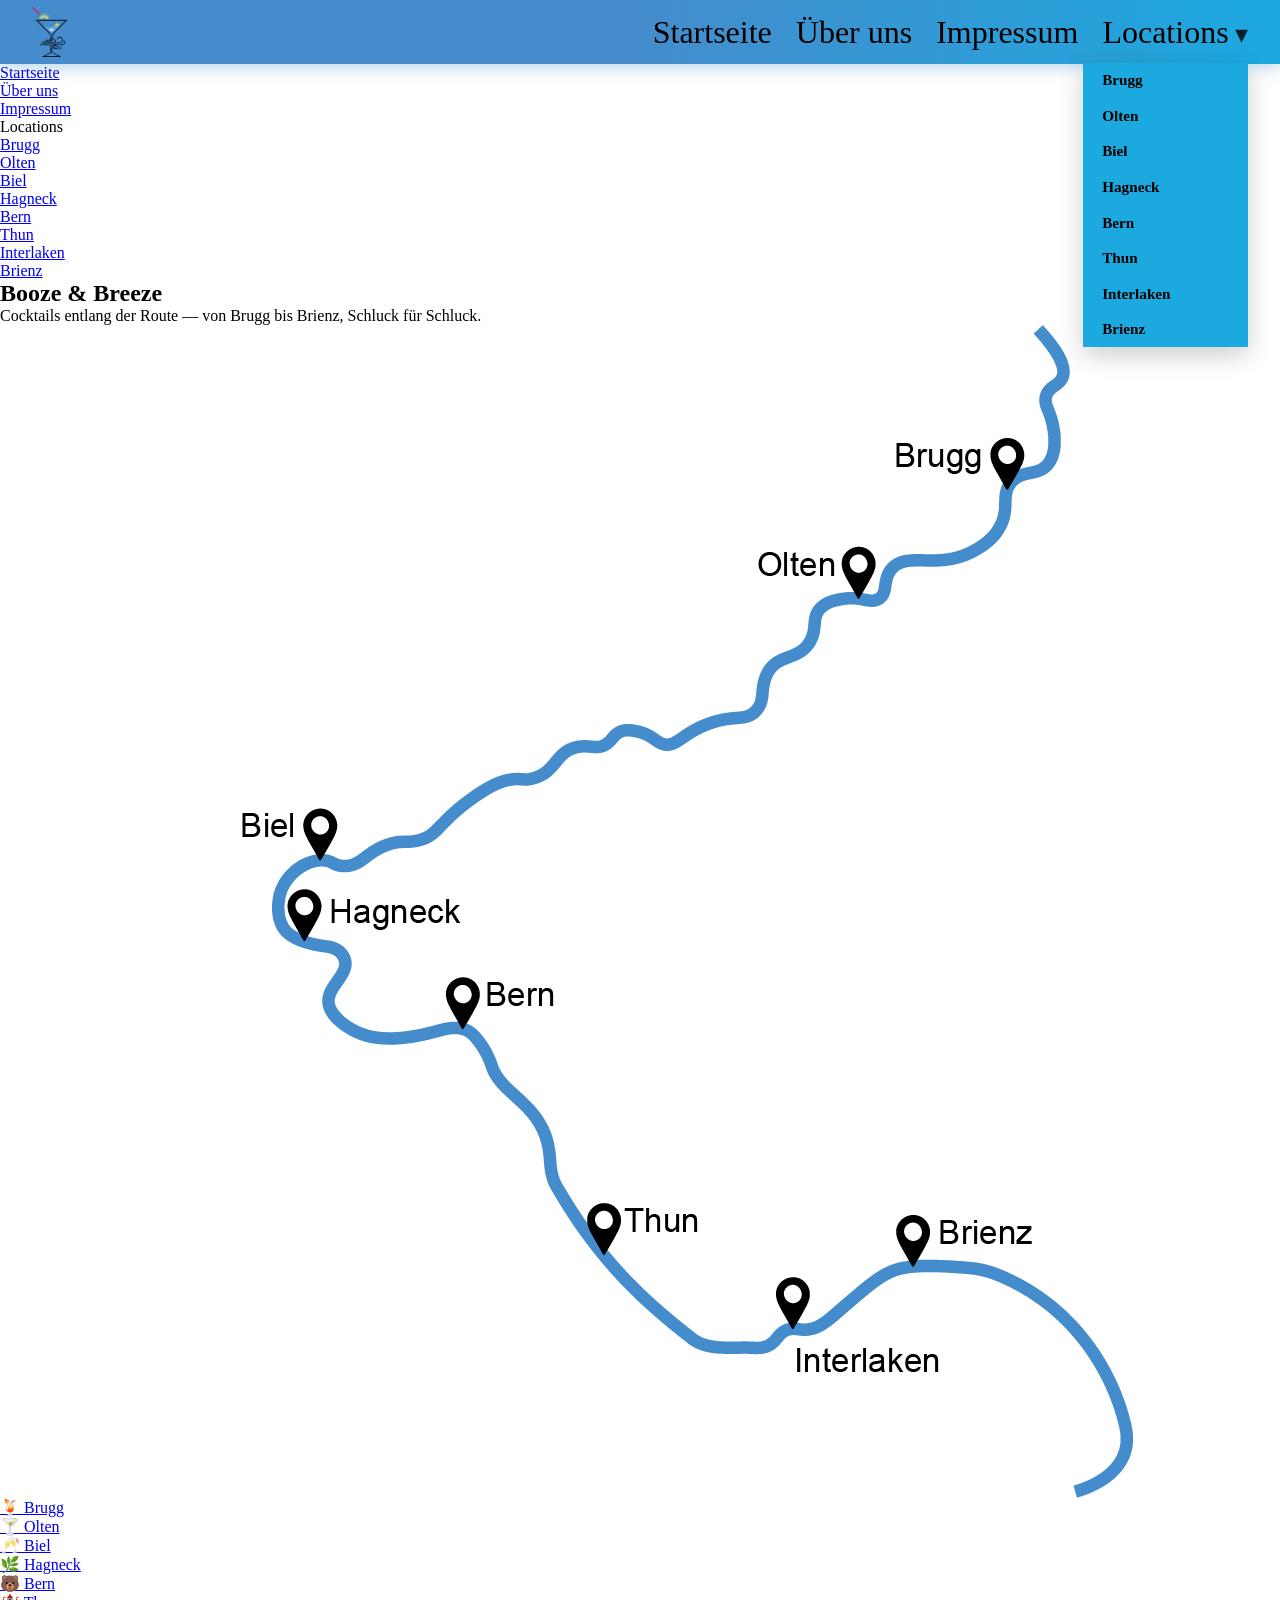
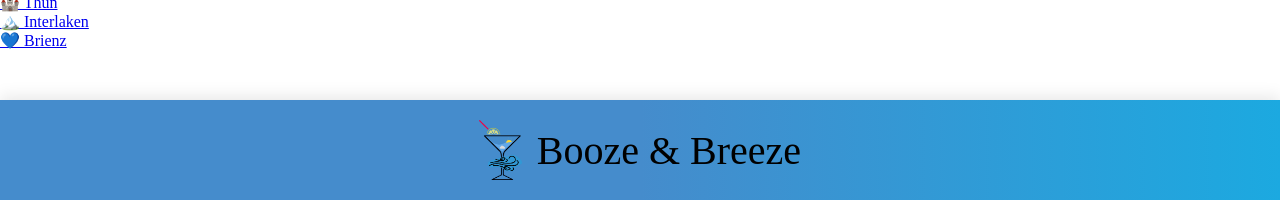
==== index.html @ 758dc28d "CSS CSS Diverses" ====
<!DOCTYPE html>
<html lang="de">
<head>
  <meta charset="UTF-8" />
  <meta name="viewport" content="width=device-width, initial-scale=1.0" />
  <title>Booze & Breeze</title>
  <link rel="stylesheet" href="css/style.css" />
</head>
<body>

  <!-- HEADER -->
  <header class="site-header">
    <a href="index.html">
      <img src="img/Logo/Breeze & Booze@300x-8.png" alt="Breeze & Boose">
    </a>

    <nav aria-label="Hauptnavigation">
      <ul class="site-nav">
        <li><a href="index.html">Startseite</a></li>
        <li><a href="ueber-uns.html">Über uns</a></li>
        <li><a href="impressum.html">Impressum</a></li>
        <li class="nav-dropdown">
          <a href="#locations" tabindex="0">Locations</a>
          <ul class="dropdown-menu">
            <li><a href="brugg.html">Brugg</a></li>
            <li><a href="olten.html">Olten</a></li>
            <li><a href="biel.html">Biel</a></li>
            <li><a href="hagneck.html">Hagneck</a></li>
            <li><a href="bern.html">Bern</a></li>
            <li><a href="thun.html">Thun</a></li>
            <li><a href="interlaken.html">Interlaken</a></li>
            <li><a href="brienz.html">Brienz</a></li>
          </ul>
        </li>
      </ul>
    </nav>

    <button class="burger" id="burger" aria-label="Menü öffnen" aria-expanded="false">
      <span></span><span></span><span></span>
    </button>
  </header>

  <!-- MOBILE NAV -->
  <ul class="mobile-nav" id="mobile-nav" aria-label="Mobile Navigation">
    <li><a href="index.html">Startseite</a></li>
    <li><a href="ueber-uns.html">Über uns</a></li>
    <li><a href="impressum.html">Impressum</a></li>
    <li class="mobile-section-label">Locations</li>
    <li><a href="brugg.html">Brugg</a></li>
    <li><a href="olten.html">Olten</a></li>
    <li><a href="biel.html">Biel</a></li>
    <li><a href="hagneck.html">Hagneck</a></li>
    <li><a href="bern.html">Bern</a></li>
    <li><a href="thun.html">Thun</a></li>
    <li><a href="interlaken.html">Interlaken</a></li>
    <li><a href="brienz.html">Brienz</a></li>
  </ul>

  <!-- MAIN -->
  <main>
    <section class="hero">
      <h1>Booze &amp; Breeze</h1>
      <p>Cocktails entlang der Route — von Brugg bis Brienz, Schluck für Schluck.</p>
    </section>

    <section class="route-section" id="locations">

      <!-- DESKTOP: -->
 

      <div class="image-map">
        <img src="img/Logo/Aare.png" alt="Aare">
</div>
 


      <!-- MOBILE: Timeline -->
      <div class="route-mobile" aria-label="Locations als Liste">
        <ul class="timeline">
          <li><a href="brugg.html"><span class="timeline-drink">🍹</span> Brugg</a></li>
          <li><a href="olten.html"><span class="timeline-drink">🍸</span> Olten</a></li>
          <li><a href="biel.html"><span class="timeline-drink">🥂</span> Biel</a></li>
          <li><a href="hagneck.html"><span class="timeline-drink">🌿</span> Hagneck</a></li>
          <li><a href="bern.html"><span class="timeline-drink">🐻</span> Bern</a></li>
          <li><a href="thun.html"><span class="timeline-drink">🏰</span> Thun</a></li>
          <li><a href="interlaken.html"><span class="timeline-drink">🏔️</span> Interlaken</a></li>
          <li><a href="brienz.html"><span class="timeline-drink">💙</span> Brienz</a></li>
        </ul>
      </div>

    </section>
  </main>

  <!-- FOOTER -->
<footer class="site-footer">
  <div class="footer-blue-bar">
    <div class="footer-logo-container">
      <img src="img/Logo/Breeze & Boose Footer.png" alt="Booze & Breeze Logo" class="footer-logo-img">
      <span class="footer-brand-text">Booze & Breeze</span>
    </div>
  </div>
</footer>

  <script src="assets/js/main.js"></script>
  <script src="assets/js/home-route.js"></script>
</body>
</html>
---- css/style.css ----
@import "fonts.css";

* {
    margin: 0;
    padding: 0;
    box-sizing: border-box;
}

html {
    scroll-behavior: smooth;
}
body {
    -webkit-font-smoothing: antialiased;
    -moz-osx-font-smoothing: grayscale;
}

:root {
  --color-background: #ffffff;
  --color-header-left: #458CCC;
  --color-header-right: #1ca9e0;
  --color-text: #000000;
  --color-hover: #40E8FE;
  --color-background-drinks: #d9d9d9;
  --color-overlay-top: rgba(0, 0, 0, 0.1);
  --color-overlay-bottom: rgba(0, 0, 0, 0.85);

  --font-main:'Just Another Hand';
  --font-impressum: 'Arial';

  --font-size-header: 2rem;
  --font-size-footer: ;
  --font-size-main: ;

  --font-weight-main: 250;

}




body {
  font-family: var(--font-main);
  background: linear-gradient(160deg, #ffffff 0%, #ffffff 40%, #ffffff 100%);
  background-attachment: fixed;
  color: var(--color-text);
  min-height: 100vh;
  display: flex;
  flex-direction: column;
}
img {
  max-width: 100%;
  display: block;
  margin-left: auto;
  margin-right: auto;
}



/* ──────────────────────────────
   HEADER
────────────────────────────── */
.site-header {
  background: linear-gradient(90deg, #458CCC 0%, #458CCC 50%, #1CA9E0 100%);
  color: var(--color-white);
  padding: 0 2rem;
  height: 64px;
  display: flex;
  align-items: center;
  justify-content: space-between;
  position: sticky;
  top: 0;
  z-index: 100;
  box-shadow: 0 3px 16px rgba(45, 127, 193, 0.35);
}


.site-header .logo 

.site-header a img,
.site-header img {
  height: 50px; 
  width: auto;
  display: block;
  object-fit: contain;
}

/* Desktop nav */
.site-nav {
  display: flex;
  align-items: center;
  gap: 1.5rem;
  list-style: none;

}

.site-nav > li > a {
  font-family: var(--font-main);
  font-size: var(--font-size-header);
  font-weight: var(--font-weight-main);
  color: var(--color-white);
  white-space: nowrap;
  padding: 0.3rem 0;
  border-bottom: 2px solid transparent;
  transition: color var(--transition-in), border-color var(--transition-in);

  text-decoration: none;
  border-bottom: none;

  transition: color var(--transition-in), border-color var(--transition-in);
}

.site-nav > li > a:hover {
  color: var(--color-hover);
  border-bottom-color: var(--color-hover);
}


.nav-dropdown {
  position: relative;
}

.nav-dropdown > a::after {
  content: ' ▾';
  font-size: 0.8em;
  opacity: 0.8;
}



.dropdown-menu {
  position: absolute;
  top: calc(100% + 12px);
  right: 0;
  background:var(--color-header-right);
  border-radius: var(--radius);
  min-width: 165px;
  list-style: none;
  box-shadow: 0 8px 24px rgba(0,0,0,0.2);
  overflow: hidden;

}

.dropdown-menu li a {
  display: block;
  padding: 0.55rem 1.2rem;
  font-size: 0.95rem;
  font-weight: 600;
  color: var(--color-white);
  transition: background var(--transition-in), color var(--transition-in);

  text-decoration: none;
}

.dropdown-menu li a:hover {
  color: var(--color-hover);
}



/* Burger button */
.burger {
  display: none;
  flex-direction: column;
  justify-content: center;
  gap: 5px;
  cursor: pointer;
  background: none;
  border: none;
  padding: 6px;
  border-radius: 6px;
  transition: background var(--transition-out);
}

.burger:hover {
  background: rgba(255,255,255,0.15);
  transition: background var(--transition-in);
}


/* Footer */
.site-footer {
  width: 100%;
  margin-top: auto; /* Schiebt den Footer immer nach unten */
  padding-top: 50px; /* Abstand zur Route/Karte oben */
}

.footer-blue-bar {
  /* Verlauf analog zum Header für ein konsistentes Design */
  background: linear-gradient(90deg, #458CCC 0%, #458CCC 50%, #1CA9E0 100%);
  height: 100px; /* Höhe des blauen Balkens */
  display: flex;
  align-items: center;
  justify-content: center;
  box-shadow: 0 -3px 16px rgba(0, 0, 0, 0.1);
}

.footer-logo-container {
  display: flex;
  align-items: center;
  gap: 15px;
}

.footer-logo-img {
  height: 60px; /* Größe des Logos im Footer */
  width: auto;
  /* Falls das Logo dunkel ist und man es auf blau weiß machen will: 
     filter: brightness(0) invert(1); */
}

.footer-brand-text {
  font-family: var(--font-main);
  font-size: 2.5rem;
  color: #000; /* Schwarz laut Screenshot, oder white für Kontrast */
}
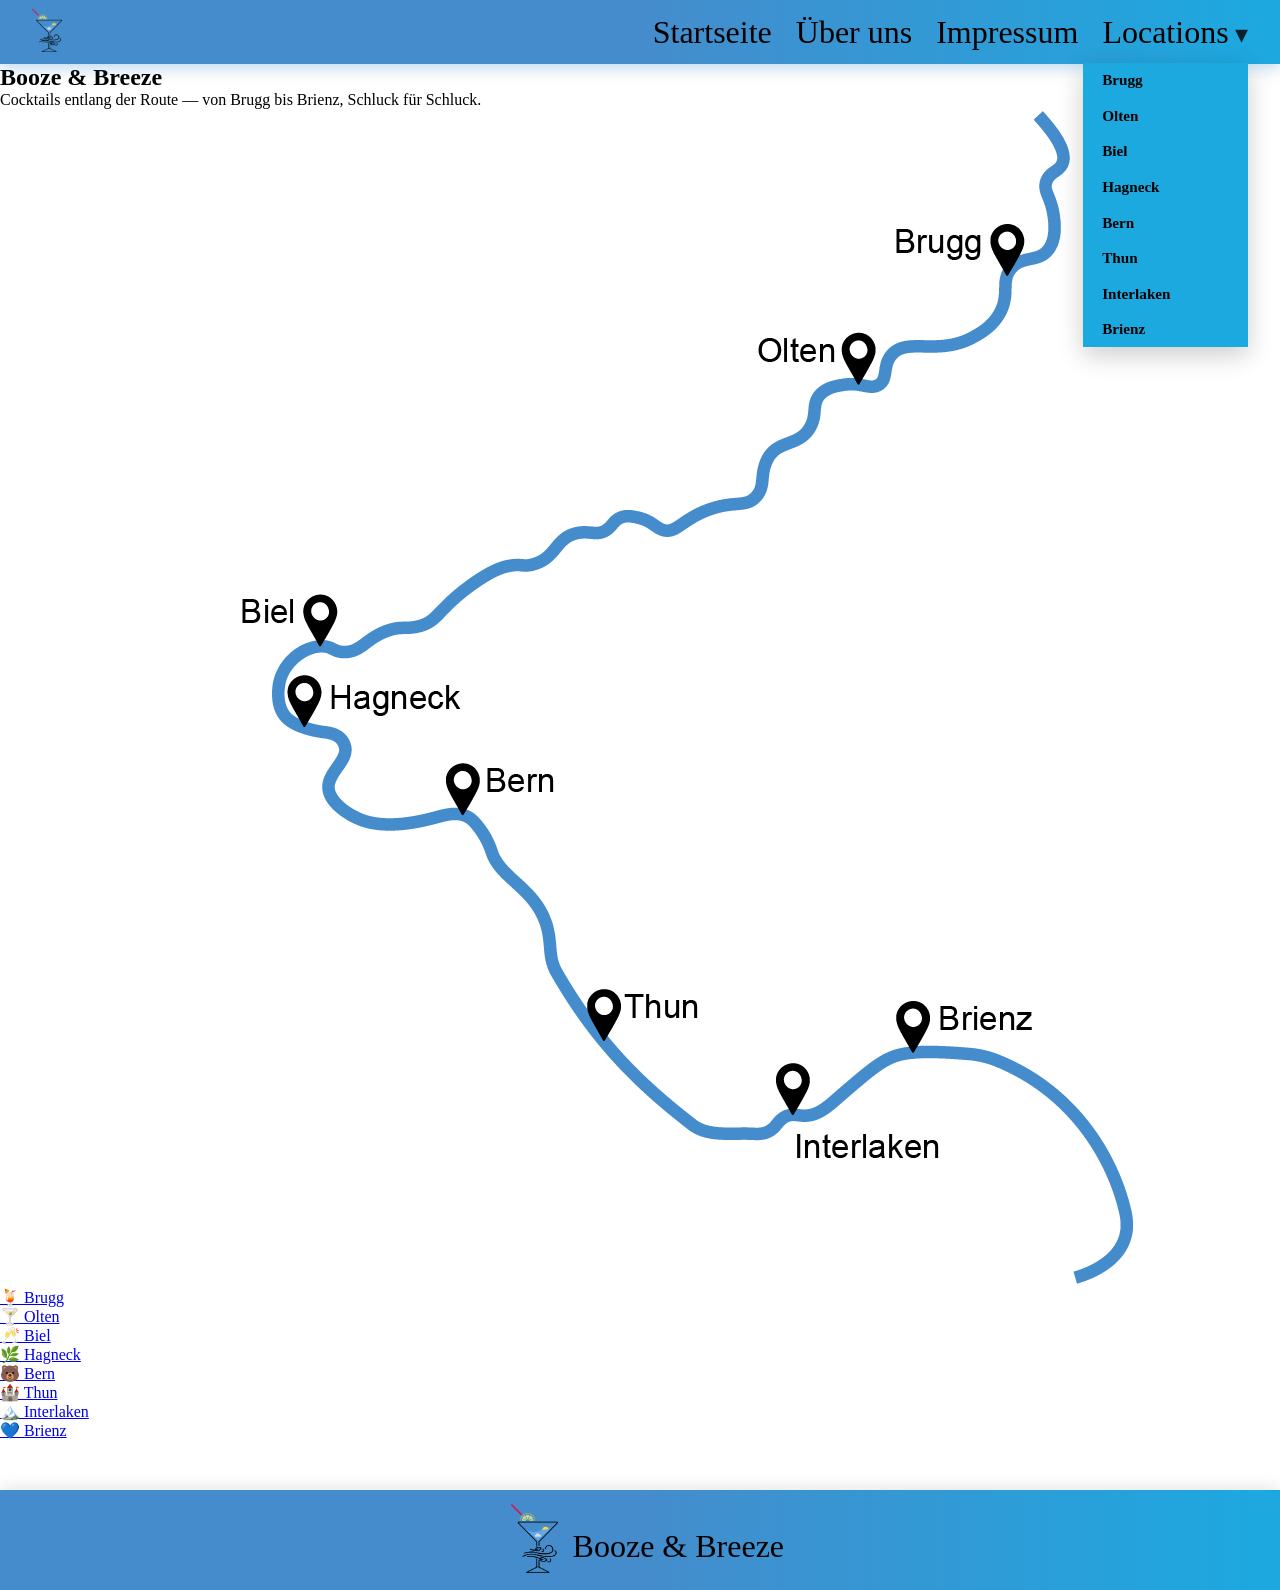
==== commit 7f80b586: "Footer & Header Footer & Header" ====
--- a/index.html
+++ b/index.html
@@ -3,7 +3,9 @@
 <head>
   <meta charset="UTF-8" />
   <meta name="viewport" content="width=device-width, initial-scale=1.0" />
-  <title>Booze & Breeze</title>
+  <title>Booze & Breeze</title>  
+  <link rel="icon" type="image/png" href="img/Logo/Beeze & Brooze.png">
+  
   <link rel="stylesheet" href="css/style.css" />
 </head>
 <body>
@@ -11,7 +13,7 @@
   <!-- HEADER -->
   <header class="site-header">
     <a href="index.html">
-      <img src="img/Logo/Breeze & Booze@300x-8.png" alt="Breeze & Boose">
+      <img src="img/Logo/Beeze & Brooze.png" alt="Breeze & Boose">
     </a>
 
     <nav aria-label="Hauptnavigation">
@@ -95,7 +97,8 @@
 <footer class="site-footer">
   <div class="footer-blue-bar">
     <div class="footer-logo-container">
-      <img src="img/Logo/Breeze & Boose Footer.png" alt="Booze & Breeze Logo" class="footer-logo-img">
+      <a href=""></a>
+      <img src="img/Logo/Beeze & Brooze.png" alt="Booze & Breeze Logo" class="footer-logo-img">
       <span class="footer-brand-text">Booze & Breeze</span>
     </div>
   </div>
@@ -104,4 +107,5 @@
   <script src="assets/js/main.js"></script>
   <script src="assets/js/home-route.js"></script>
 </body>
-</html>+</html>
+
--- a/css/style.css
+++ b/css/style.css
@@ -28,7 +28,7 @@
   --font-impressum: 'Arial';
 
   --font-size-header: 2rem;
-  --font-size-footer: ;
+  --font-size-footer: 2rem;
   --font-size-main: ;
 
   --font-weight-main: 250;
@@ -52,6 +52,8 @@
   display: block;
   margin-left: auto;
   margin-right: auto;
+  padding-top: 0.1rem;
+  padding-bottom: 0.3rem;
 }
 
 
@@ -174,14 +176,66 @@
 .burger:hover {
   background: rgba(255,255,255,0.15);
   transition: background var(--transition-in);
-}
+
+
+
+
+}
+
+
+
+/* Mobile nav */
+.mobile-nav {
+  display: none;
+  position: absolute;
+  top: 64px;
+  left: 0;
+  right: 0;
+  background: linear-gradient(160deg, #2d7fc1, #458CCC);
+  list-style: none;
+  flex-direction: column;
+  padding: 0.8rem 2rem 1.2rem;
+  gap: 0;
+  z-index: 99;
+}
+
+
+
+
+.mobile-nav.open {
+  display: flex;
+}
+
+.mobile-nav li a {
+  display: block;
+  padding: 0.65rem 0;
+  font-size: 1.05rem;
+  font-weight: 600;
+  color: var ()
+}
+
+.mobile-nav li a:hover {
+  color: var(--color-hover);
+  padding-left: 0.5rem;
+  transition: color var(--transition-in), padding-left var(--transition-in);
+}
+	
+
+
+
+
+
+
+
+
+
 
 
 /* Footer */
 .site-footer {
   width: 100%;
-  margin-top: auto; /* Schiebt den Footer immer nach unten */
-  padding-top: 50px; /* Abstand zur Route/Karte oben */
+  margin-top: auto; 
+  padding-top: 50px; 
 }
 
 .footer-blue-bar {
@@ -201,15 +255,23 @@
 }
 
 .footer-logo-img {
-  height: 60px; /* Größe des Logos im Footer */
+  height: 75px; /* Größe des Logos im Footer */
   width: auto;
-  /* Falls das Logo dunkel ist und man es auf blau weiß machen will: 
-     filter: brightness(0) invert(1); */
+  
 }
 
 .footer-brand-text {
   font-family: var(--font-main);
-  font-size: 2.5rem;
-  color: #000; /* Schwarz laut Screenshot, oder white für Kontrast */
-}
-
+  font-size: var(--font-size-footer);
+  font-weight: var(--font-weight-main);
+  color: var(--color-text);
+  padding-top: 0.75rem; 
+}
+
+
+
+
+
+
+
+
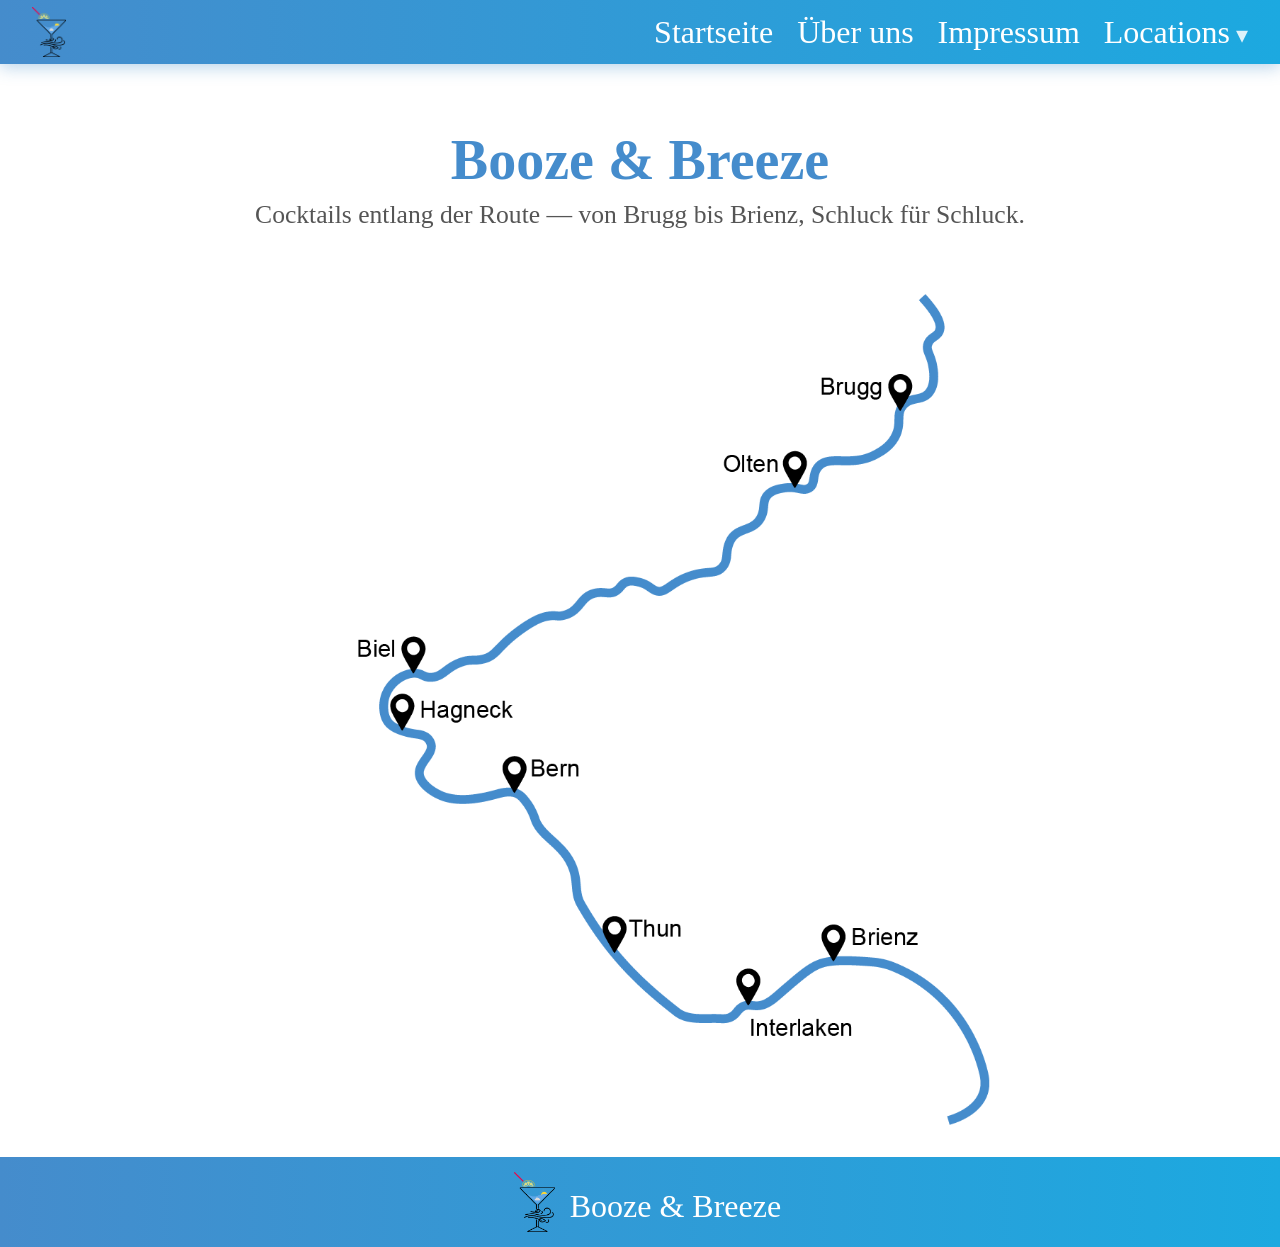
==== commit 1d5ceeb8: "Reohenfolge der Listen geändert" ====
--- a/index.html
+++ b/index.html
@@ -24,14 +24,14 @@
         <li class="nav-dropdown">
           <a href="#locations" tabindex="0">Locations</a>
           <ul class="dropdown-menu">
+            <li><a href="brienz.html">Brienz</a></li>
+            <li><a href="interlaken.html">Interlaken</a></li>
+            <li><a href="thun.html">Thun</a></li>
+            <li><a href="bern.html">Bern</a></li>
+            <li><a href="hagneck.html">Hagneck</a></li>
+            <li><a href="biel.html">Biel</a></li>
+            <li><a href="olten.html">Olten</a></li> 
             <li><a href="brugg.html">Brugg</a></li>
-            <li><a href="olten.html">Olten</a></li>
-            <li><a href="biel.html">Biel</a></li>
-            <li><a href="hagneck.html">Hagneck</a></li>
-            <li><a href="bern.html">Bern</a></li>
-            <li><a href="thun.html">Thun</a></li>
-            <li><a href="interlaken.html">Interlaken</a></li>
-            <li><a href="brienz.html">Brienz</a></li>
           </ul>
         </li>
       </ul>
@@ -48,14 +48,14 @@
     <li><a href="ueber-uns.html">Über uns</a></li>
     <li><a href="impressum.html">Impressum</a></li>
     <li class="mobile-section-label">Locations</li>
-    <li><a href="brugg.html">Brugg</a></li>
-    <li><a href="olten.html">Olten</a></li>
-    <li><a href="biel.html">Biel</a></li>
-    <li><a href="hagneck.html">Hagneck</a></li>
-    <li><a href="bern.html">Bern</a></li>
-    <li><a href="thun.html">Thun</a></li>
-    <li><a href="interlaken.html">Interlaken</a></li>
-    <li><a href="brienz.html">Brienz</a></li>
+   <li><a href="brienz.html">Brienz</a></li>
+            <li><a href="interlaken.html">Interlaken</a></li>
+            <li><a href="thun.html">Thun</a></li>
+            <li><a href="bern.html">Bern</a></li>
+            <li><a href="hagneck.html">Hagneck</a></li>
+            <li><a href="biel.html">Biel</a></li>
+            <li><a href="olten.html">Olten</a></li> 
+            <li><a href="brugg.html">Brugg</a></li>
   </ul>
 
   <!-- MAIN -->
@@ -76,20 +76,7 @@
  
 
 
-      <!-- MOBILE: Timeline -->
-      <div class="route-mobile" aria-label="Locations als Liste">
-        <ul class="timeline">
-          <li><a href="brugg.html"><span class="timeline-drink">🍹</span> Brugg</a></li>
-          <li><a href="olten.html"><span class="timeline-drink">🍸</span> Olten</a></li>
-          <li><a href="biel.html"><span class="timeline-drink">🥂</span> Biel</a></li>
-          <li><a href="hagneck.html"><span class="timeline-drink">🌿</span> Hagneck</a></li>
-          <li><a href="bern.html"><span class="timeline-drink">🐻</span> Bern</a></li>
-          <li><a href="thun.html"><span class="timeline-drink">🏰</span> Thun</a></li>
-          <li><a href="interlaken.html"><span class="timeline-drink">🏔️</span> Interlaken</a></li>
-          <li><a href="brienz.html"><span class="timeline-drink">💙</span> Brienz</a></li>
-        </ul>
-      </div>
-
+      
     </section>
   </main>
 
--- a/css/style.css
+++ b/css/style.css
@@ -15,101 +15,131 @@
 }
 
 :root {
-  --color-background: #ffffff;
-  --color-header-left: #458CCC;
-  --color-header-right: #1ca9e0;
-  --color-text: #000000;
-  --color-hover: #40E8FE;
-  --color-background-drinks: #d9d9d9;
-  --color-overlay-top: rgba(0, 0, 0, 0.1);
-  --color-overlay-bottom: rgba(0, 0, 0, 0.85);
-
-  --font-main:'Just Another Hand';
-  --font-impressum: 'Arial';
-
-  --font-size-header: 2rem;
-  --font-size-footer: 2rem;
-  --font-size-main: ;
-
-  --font-weight-main: 250;
-
-}
-
-
-
+  /* Farben */
+  --color-blue-left:   #458CCC;
+  --color-blue-right:  #1CA9E0;
+  --color-hover:       #40E8FE;
+  --color-white:       #ffffff;
+  --color-text:        #000000;
+  --color-text-light:  #ffffff;
+  --color-bg:          #ffffff;
+  --color-card-bg:     rgba(255, 255, 255, 0.88);
+  --color-overlay:     rgba(0, 0, 0, 0.45);
+
+  /* Schriften */
+  --font-main:         'Just Another Hand', cursive;
+  --font-body:         Arial, sans-serif;
+
+  /* Schriftgrössen */
+  --size-nav:          2rem;
+  --size-nav-sub:      1.5rem;
+  --size-h1:           3.5rem;
+  --size-body:         1.1rem;
+
+  /* Header */
+  --header-height:     64px;
+
+
+
+
+
+  /* Übergänge */
+  --transition:        0.2s ease;
+}
+
+
+*, *::before, *::after {
+  margin: 0;
+  padding: 0;
+  box-sizing: border-box;
+}
+
+html {
+  scroll-behavior: smooth;
+}
 
 body {
   font-family: var(--font-main);
-  background: linear-gradient(160deg, #ffffff 0%, #ffffff 40%, #ffffff 100%);
-  background-attachment: fixed;
+  background-color: var(--color-bg);
   color: var(--color-text);
   min-height: 100vh;
-  display: flex;
-  flex-direction: column;
-}
+  display: flex;         
+  flex-direction: column; 
+  -webkit-font-smoothing: antialiased;
+  overflow-x: hidden;
+}
+
 img {
   max-width: 100%;
   display: block;
-  margin-left: auto;
-  margin-right: auto;
-  padding-top: 0.1rem;
-  padding-bottom: 0.3rem;
-}
-
-
-
-/* ──────────────────────────────
-   HEADER
-────────────────────────────── */
+}
+
+a {
+  text-decoration: none;
+  color: inherit;
+}
+
+ul {
+  list-style: none;
+}
+
+
+/* 3. HEADER */
 .site-header {
-  background: linear-gradient(90deg, #458CCC 0%, #458CCC 50%, #1CA9E0 100%);
-  color: var(--color-white);
+  background: linear-gradient(90deg, var(--color-blue-left) 0%, var(--color-blue-right) 100%);
+  height: var(--header-height);
   padding: 0 2rem;
-  height: 64px;
   display: flex;
   align-items: center;
   justify-content: space-between;
   position: sticky;
   top: 0;
   z-index: 100;
-  box-shadow: 0 3px 16px rgba(45, 127, 193, 0.35);
-}
-
-
-.site-header .logo 
-
-.site-header a img,
-.site-header img {
-  height: 50px; 
+}
+
+/* Logo im Header */
+.site-header a img {
+  height: 50px;
   width: auto;
-  display: block;
   object-fit: contain;
-}
-
-/* Desktop nav */
+  transition: opacity var(--transition);
+}
+
+
+
+.hero {
+  display: flex;
+  flex-direction: column;
+  justify-content: center;
+  align-items: center;
+
+  text-align: center;
+}
+
+
+
+
 .site-nav {
   display: flex;
   align-items: center;
   gap: 1.5rem;
-  list-style: none;
-
-}
+}
+
+
+
+
+
 
 .site-nav > li > a {
   font-family: var(--font-main);
-  font-size: var(--font-size-header);
-  font-weight: var(--font-weight-main);
+  font-size: var(--size-nav);
   color: var(--color-white);
+  padding-bottom: 2px;
+  border-bottom: 2px solid transparent;
+  transition: color var(--transition), border-color var(--transition);
   white-space: nowrap;
-  padding: 0.3rem 0;
-  border-bottom: 2px solid transparent;
-  transition: color var(--transition-in), border-color var(--transition-in);
-
-  text-decoration: none;
-  border-bottom: none;
-
-  transition: color var(--transition-in), border-color var(--transition-in);
-}
+}
+
 
 .site-nav > li > a:hover {
   color: var(--color-hover);
@@ -117,89 +147,122 @@
 }
 
 
-.nav-dropdown {
-  position: relative;
-}
+
+
+
+
+  .nav-dropdown {
+    position: relative;
+  }
+  .nav-dropdown:hover .dropdown-menu {
+    display: block;
+    opacity: 1;
+    pointer-events: auto;
+  }
 
 .nav-dropdown > a::after {
   content: ' ▾';
-  font-size: 0.8em;
-  opacity: 0.8;
-}
-
+  font-size: 0.75em;
+  opacity: 0.85;
+}
+
+
+.nav-dropdown::after {
+  content: '';
+  position: absolute;
+  top: 100%;
+  left: 0;
+  right: 0;
+  height: 14px;
+}
 
 
 .dropdown-menu {
   position: absolute;
-  top: calc(100% + 12px);
+  top: calc(100% + 14px);
   right: 0;
-  background:var(--color-header-right);
-  border-radius: var(--radius);
-  min-width: 165px;
-  list-style: none;
-  box-shadow: 0 8px 24px rgba(0,0,0,0.2);
+  background: var(--color-blue-right);
+  border-radius: 14px;
+  min-width: 160px;
   overflow: hidden;
 
-}
-
+ 
+  opacity: 0;
+  pointer-events: none;
+  transform: translateY(-6px);
+  transition: opacity var(--transition), transform var(--transition);
+}
+
+
+.nav-dropdown:hover .dropdown-menu {
+  opacity: 1;
+  pointer-events: auto;
+  transform: translateY(0);
+}
+
+/* Einzelne Einträge */
 .dropdown-menu li a {
   display: block;
   padding: 0.55rem 1.2rem;
-  font-size: 0.95rem;
-  font-weight: 600;
+  font-family: var(--font-main);
+  font-size: var(--size-nav-sub);
   color: var(--color-white);
-  transition: background var(--transition-in), color var(--transition-in);
-
-  text-decoration: none;
-}
-
+  transition: background var(--transition), color var(--transition), padding-left var(--transition);
+}
+
+/* Hover: Farbe + leichtes Einrücken */
 .dropdown-menu li a:hover {
   color: var(--color-hover);
-}
-
-
-
-/* Burger button */
+  padding-left: 1.6rem;
+  background: rgba(255, 255, 255, 0.1);
+}
+
+
+/*   5. BURGER-BUTTON (Mobile) */
 .burger {
-  display: none;
+  display: none;        
   flex-direction: column;
   justify-content: center;
   gap: 5px;
   cursor: pointer;
   background: none;
   border: none;
-  padding: 6px;
-  border-radius: 6px;
-  transition: background var(--transition-out);
+  padding: 8px;
+  border-radius: 8px;
+  transition: background var(--transition);
 }
 
 .burger:hover {
-  background: rgba(255,255,255,0.15);
-  transition: background var(--transition-in);
-
-
-
-
-}
-
-
-
-/* Mobile nav */
+  background: rgba(255, 255, 255, 0.18);
+}
+
+/* Die drei Streifen */
+.burger span {
+  display: block;
+  width: 24px;
+  height: 2px;
+  background: var(--color-white);
+  border-radius: 2px;
+  transition: transform var(--transition), opacity var(--transition);
+}
+
+
+
+
+/*    6. MOBILE NAVIGATION */
 .mobile-nav {
-  display: none;
+  display: none;         
   position: absolute;
-  top: 64px;
+  top: var(--header-height);
   left: 0;
   right: 0;
-  background: linear-gradient(160deg, #2d7fc1, #458CCC);
-  list-style: none;
+  background: linear-gradient(160deg, #2d7fc1, var(--color-blue-left));
   flex-direction: column;
-  padding: 0.8rem 2rem 1.2rem;
+  padding: 1rem 2rem 1.5rem;
   gap: 0;
   z-index: 99;
-}
-
-
+
+}
 
 
 .mobile-nav.open {
@@ -208,25 +271,285 @@
 
 .mobile-nav li a {
   display: block;
-  padding: 0.65rem 0;
-  font-size: 1.05rem;
-  font-weight: 600;
-  color: var ()
-}
-
+  padding: 0.6rem 0;
+  font-family: var(--font-main);
+  font-size: 1.8rem;
+  color: var(--color-white);
+  border-bottom: 1px solid rgba(255, 255, 255, 0.1);
+  transition: color var(--transition), padding-left var(--transition);
+}
 .mobile-nav li a:hover {
   color: var(--color-hover);
   padding-left: 0.5rem;
-  transition: color var(--transition-in), padding-left var(--transition-in);
-}
-	
-
-
-
-
-
-
-
+}
+
+
+
+.mobile-section-label {
+  font-family: var(--font-main);
+  font-size: 2rem;
+  color: var(--color-hover);
+  padding: 0.8rem 0 0.2rem;
+  opacity: 0.9;
+}
+
+
+main {
+  flex: 1;
+}
+.site-footer {
+  flex-shrink: 0;
+}
+
+
+
+
+
+
+
+
+
+
+
+/*    8. STARTSEITE — HERO-BEREICH */
+.hero {
+  text-align: center;
+  padding: 4rem 2rem 2rem;
+}
+
+.hero h1 {
+  font-family: var(--font-main);
+  font-size: var(--size-h1);
+  color: var(--color-blue-left);
+  margin-bottom: 0.5rem;
+}
+
+.hero p {
+  font-family: var(--font-main);
+  font-size: 1.6rem;
+  color: #555;
+}
+
+
+/*   9. STARTSEITE — KARTE / ROUTE */
+.route-section {
+  padding: 2rem;
+}
+
+/* Karten-Bild (Desktop) */
+.image-map {
+  display: flex;
+  justify-content: center;
+}
+
+.image-map img {
+  max-width: 700px;
+  width: 100%;
+  height: auto;
+  margin: 0 auto;
+}
+
+
+.route-mobile {
+  display: none;
+}
+
+.timeline {
+  display: flex;
+  flex-direction: column;
+  gap: 0.5rem;
+  padding: 1rem 0;
+}
+
+.timeline li a {
+  font-family: var(--font-main);
+  font-size: 1.8rem;
+  color: var(--color-blue-left);
+  display: flex;
+  align-items: center;
+  gap: 0.5rem;
+  padding: 0.4rem 0.6rem;
+  border-radius: 8px;
+  transition: background var(--transition), color var(--transition), padding-left var(--transition);
+}
+
+.timeline li a:hover {
+  color: var(--color-blue-right);
+  background: rgba(69, 140, 204, 0.08);
+  padding-left: 1rem;
+}
+
+.timeline-drink {
+  font-size: 1.4rem;
+}
+
+
+/* 10. LOCATION-SEITE */
+
+.location-page main {
+  position: relative;
+  
+  /* Der Verlauf ist fest definiert. Das Bild dahinter (var) 
+     ändert sich automatisch je nach HTML-Seite */
+  background-image: 
+    linear-gradient(180deg, rgba(0, 0, 0, 0.1), rgba(0, 0, 0, 0.85) ),
+    var(--location-bg, none);
+    
+  background-size: cover;
+  background-position: center;
+  background-attachment: fixed;
+  padding: 2rem 1rem 3rem;
+  display: flex;
+  flex-direction: column;
+  align-items: center;
+  flex: 1;
+}
+
+/* Dunkles Overlay über dem Hintergrundbild für Lesbarkeit */
+.location-page main::before {
+  content: '';
+  position: absolute;
+  inset: 0;
+  background: rgba(0, 0, 0, 0.15); 
+  z-index: 0;
+  pointer-events: none;
+}
+
+/* Alles im main über dem Overlay */
+.location-page main > * {
+  position: relative;
+  z-index: 1;
+}
+
+/* Ortsname oben */
+.location-title {
+  font-family: var(--font-main);
+  font-size: var(--size-h1);
+  color: var(--color-white);
+  text-align: center;
+  margin-bottom: 1rem;
+  font-weight: 10;
+
+}
+
+/* Wetter-Animations-Container */
+.lottie-wrapper {
+  margin: 0 auto 1rem;
+}
+
+.my-small-lottie {
+  width: 120px;
+  height: 120px;
+  display: block;
+  margin: 0 auto;
+}
+
+/* Wetter-Button */
+#wetter_button {
+  font-family: var(--font-main);
+  font-size: 1.8rem;
+  color: var(--color-white);
+  background: linear-gradient(90deg, var(--color-blue-left), var(--color-blue-right));
+  border: none;
+  border-radius: 40px;
+  padding: 0.5rem 2.5rem;
+  cursor: pointer;
+  margin: 0.5rem auto;
+  display: block;
+}
+
+/* Hover-Effekt */
+#wetter_button:hover {
+  transform: translateY(-2px) scale(1.04);
+
+  filter: brightness(1.1);
+}
+
+#wetter_button:active {
+  transform: scale(0.98);
+}
+
+/* Wetter-Info-Anzeige */
+#wetterAnzeige {
+  font-family: var(--font-main);
+  font-size: 1.5rem;
+  color: var(--color-white);
+  text-align: center;
+  margin: 1rem 0;
+}
+
+/* Drink-Karte */
+.drink-card {
+  background: var(--color-card-bg);
+  border-radius: var(--radius-card);
+  padding: 1.2rem;
+  max-width: 400px;
+  width: 90%;
+  margin: 1.5rem auto;
+  text-align: center;
+  backdrop-filter: blur(6px);
+  border-radius: 28px;
+}
+
+/* Drink-Bild innerhalb der Karte */
+#drinkBild {
+  width: 100%;
+  max-width: 320px;
+  border-radius: 14px;
+  margin: 0 auto 0.8rem;
+  display: none;         /* wird per JS auf block gesetzt */
+  object-fit: cover;
+}
+
+/* Drink-Name */
+#spezifischerDrink {
+  font-family: var(--font-main);
+  font-size: 2rem;
+  color: var(--color-text);
+  display: block;
+  margin-bottom: 0.3rem;
+}
+
+/* Drink-Beschreibung */
+#drinkBeschreibung {
+  font-family: var(--font-main);
+  font-size: 1.3rem;
+  color: #444;
+  line-height: 1.5;
+}
+
+/* Kategorie-Anzeige (klein, dezent) */
+#drinkAnzeige {
+  font-family: var(--font-body);
+  font-size: 0.85rem;
+  color: rgba(255, 255, 255, 0.7);
+}
+
+/* Navigation zwischen Locations (← Brienz   Thun →) */
+.location-nav {
+  display: flex;
+  justify-content: space-between;
+  align-items: center;
+  width: 90%;
+  max-width: 600px;
+  margin: 1rem auto;
+}
+
+.location-nav a {
+  font-family: var(--font-main);
+  font-size: 1.8rem;
+  color: var(--color-white);
+  padding: 0.3rem 0.8rem;
+  border-radius: 8px;
+  transition: color var(--transition), background var(--transition), transform var(--transition);
+
+}
+
+.location-nav a:hover {
+  color: var(--color-hover);
+  background: rgba(255, 255, 255, 0.1);
+  transform: scale(1.06);
+}
 
 
 
@@ -234,44 +557,151 @@
 /* Footer */
 .site-footer {
   width: 100%;
-  margin-top: auto; 
-  padding-top: 50px; 
+  margin-top: auto;
+  background: var(--color-white);
 }
 
 .footer-blue-bar {
-  /* Verlauf analog zum Header für ein konsistentes Design */
-  background: linear-gradient(90deg, #458CCC 0%, #458CCC 50%, #1CA9E0 100%);
-  height: 100px; /* Höhe des blauen Balkens */
+  background: linear-gradient(90deg, var(--color-blue-left) 0%, var(--color-blue-right) 100%);
+  height: 90px;
   display: flex;
   align-items: center;
   justify-content: center;
-  box-shadow: 0 -3px 16px rgba(0, 0, 0, 0.1);
+
+  width: 100%; 
+  margin: 0;   
 }
 
 .footer-logo-container {
   display: flex;
   align-items: center;
+  justify-content: center; /* horizontal mittig */
   gap: 15px;
+
+  width: 100%;
 }
 
 .footer-logo-img {
-  height: 75px; /* Größe des Logos im Footer */
+  height: 60px;
   width: auto;
-  
+  transition: opacity var(--transition);
+}
+
+.footer-logo-img:hover {
+  opacity: 0.8;
 }
 
 .footer-brand-text {
   font-family: var(--font-main);
-  font-size: var(--font-size-footer);
-  font-weight: var(--font-weight-main);
-  color: var(--color-text);
-  padding-top: 0.75rem; 
-}
-
-
-
-
-
-
-
-
+  font-size: 2rem;
+  color: var(--color-white);
+  padding-top: 0.5rem;
+}
+
+
+/* ──────────────────────────────
+   13. RESPONSIVE — Tablet (max 900px)
+────────────────────────────── */
+@media (max-width: 900px) {
+  /* Desktop-Nav ausblenden */
+  .site-nav {
+    display: none;
+  }
+  /* Burger einblenden */
+  .burger {
+    display: flex;
+  }
+  /* Karte verkleinern */
+  .image-map img {
+    max-width: 100%;
+  }
+  /* Team nebeneinander bleibt, aber kleiner */
+  .team-member img {
+    width: 110px;
+    height: 110px;
+  }
+}
+
+
+/* ──────────────────────────────
+   14. RESPONSIVE — Mobil (max 600px)
+────────────────────────────── */
+@media (max-width: 600px) {
+  /* Header kompakter */
+  .site-header {
+    padding: 0 1rem;
+  }
+  .site-header a img {
+    height: 40px;
+  }
+  /* Desktop-Karte verstecken, Mobile-Timeline zeigen */
+  .image-map {
+    display: none;
+  }
+  .route-mobile {
+    display: block;
+  }
+  /* Hero */
+  .hero {
+    padding: 2rem 1rem 1rem;
+  }
+  .hero h1 {
+    font-size: 2.5rem;
+  }
+  .hero p {
+    font-size: 1.3rem;
+  }
+  /* Location-Seite: kein fixed background (Performance) */
+  .location-page main {
+    background-attachment: scroll;
+    padding: 1.5rem 0.5rem 2rem;
+  }
+  .location-title {
+    font-size: 2.5rem;
+  }
+  /* Drink-Karte volle Breite */
+  .drink-card {
+    width: 95%;
+    padding: 1rem;
+  }
+  /* Team: untereinander */
+  .team-member,
+  .team-member.reverse {
+    flex-direction: column;
+    text-align: center;
+  }
+  .team-member img {
+    width: 120px;
+    height: 120px;
+  }
+  /* Footer */
+  .footer-blue-bar {
+    height: 75px;
+  }
+  .footer-logo-img {
+    height: 48px;
+  }
+  .footer-brand-text {
+    font-size: 1.6rem;
+  }
+  /* Lottie */
+  .my-small-lottie {
+    width: 90px;
+    height: 90px;
+  }
+}
+
+
+
+
+
+
+
+
+
+
+
+
+
+
+
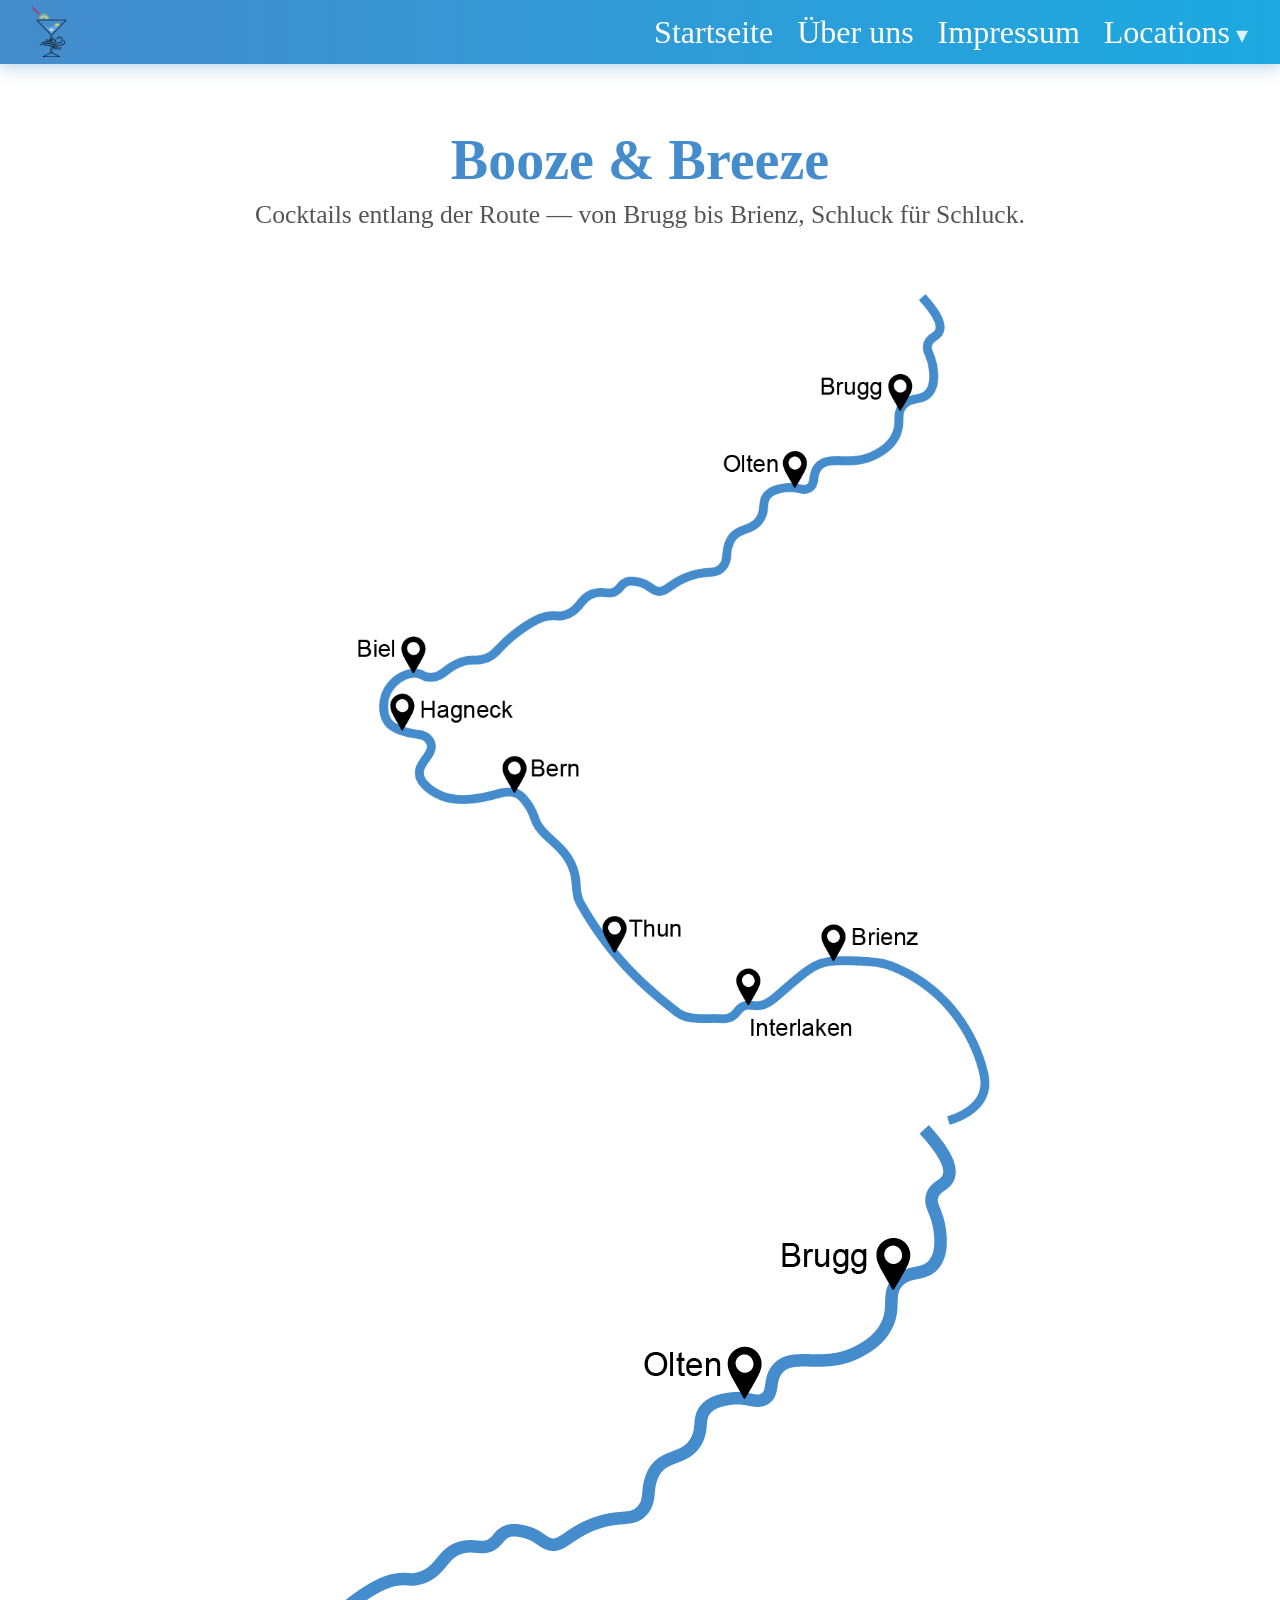
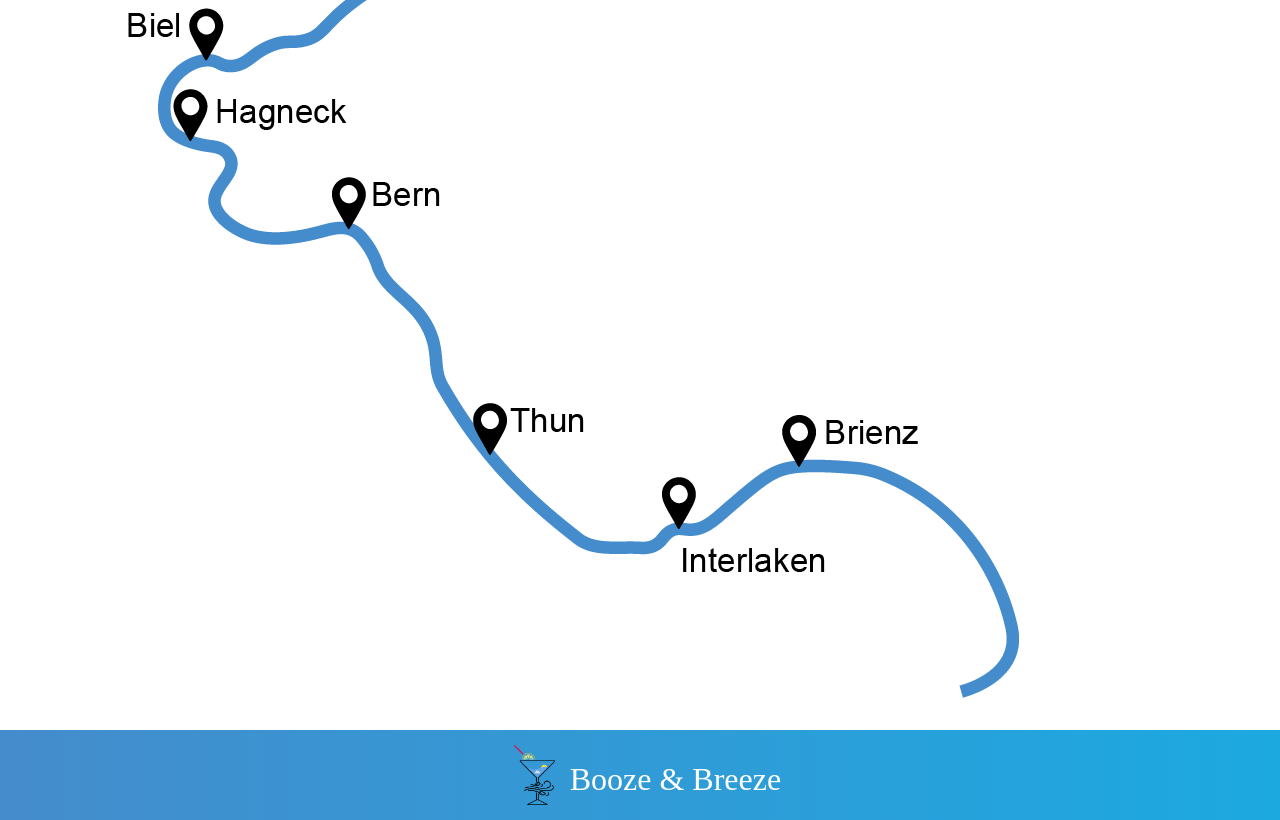
==== commit 0af17d9e: "Bilder ins Mobile geadded" ====
--- a/index.html
+++ b/index.html
@@ -75,6 +75,10 @@
 </div>
  
 
+ <!-- MOBILE: -->
+
+<img src="img/Logo/Aare.png" class="mobile-only">
+
 
       
     </section>
@@ -93,6 +97,7 @@
 
   <script src="assets/js/main.js"></script>
   <script src="assets/js/home-route.js"></script>
+    <script src="js/script.js"></script>
 </body>
 </html>
 
--- a/css/style.css
+++ b/css/style.css
@@ -103,6 +103,7 @@
   width: auto;
   object-fit: contain;
   transition: opacity var(--transition);
+  z-index: 1000;
 }
 
 
@@ -260,13 +261,25 @@
   flex-direction: column;
   padding: 1rem 2rem 1.5rem;
   gap: 0;
-  z-index: 99;
-
-}
-
-
-.mobile-nav.open {
-  display: flex;
+  z-index: 9999;    
+
+.mobile-only {
+  display: none;
+}
+
+@media (max-width: 768px) {
+  .mobile-only {
+    display: block;
+  }
+}
+
+  
+    
+}
+
+/* Der Retter: Nutzt die ID (#) statt dem Punkt, damit das CSS den Befehl erzwingt! */
+#mobile-nav.open {
+  display: flex !important;
 }
 
 .mobile-nav li a {
@@ -278,12 +291,11 @@
   border-bottom: 1px solid rgba(255, 255, 255, 0.1);
   transition: color var(--transition), padding-left var(--transition);
 }
+
 .mobile-nav li a:hover {
   color: var(--color-hover);
   padding-left: 0.5rem;
 }
-
-
 
 .mobile-section-label {
   font-family: var(--font-main);
@@ -525,7 +537,7 @@
   color: rgba(255, 255, 255, 0.7);
 }
 
-/* Navigation zwischen Locations (← Brienz   Thun →) */
+/* Navigation zwischen Locations */
 .location-nav {
   display: flex;
   justify-content: space-between;
@@ -575,7 +587,7 @@
 .footer-logo-container {
   display: flex;
   align-items: center;
-  justify-content: center; /* horizontal mittig */
+  justify-content: center; 
   gap: 15px;
 
   width: 100%;
@@ -598,24 +610,93 @@
   padding-top: 0.5rem;
 }
 
-
-/* ──────────────────────────────
-   13. RESPONSIVE — Tablet (max 900px)
-────────────────────────────── */
+.about-page {
+  max-width: 900px;
+  margin: 0 auto;
+  padding: 3rem 2rem;
+}
+
+.about-page h1 {
+  font-family: var(--font-display);
+  font-size: 2.6rem;
+  color: var(--color-header);
+  text-align: center;
+  margin-bottom: 3rem;
+  font-weight: 200;
+}
+
+.profile-section {
+  display: flex;
+  align-items: center;
+  gap: 2.5rem;
+  margin-bottom: 4rem;
+  padding: 2rem;
+  background: linear-gradient(135deg, rgba(69,140,204,0.06) 0%, rgba(64,232,254,0.04) 100%);
+  border-radius: 20px;
+  border: 1px solid rgba(69,140,204,0.1);
+}
+
+.profile-section.reversed {
+  flex-direction: row-reverse;
+  background: linear-gradient(225deg, rgba(69,140,204,0.06) 0%, rgba(64,232,254,0.04) 100%);
+}
+
+.profile-img-wrap {
+  flex-shrink: 0;
+  width: 160px;
+  height: 160px;
+  border-radius: 50%;
+  overflow: hidden;
+  border: 4px solid var(--color-header);
+  background: linear-gradient(135deg, #d4eaf7, #e8f4ff);
+  display: flex;
+  align-items: center;
+  justify-content: center;
+  box-shadow: 0 4px 20px rgba(69,140,204,0.25);
+}
+
+.profile-img-wrap img {
+  width: 100%;
+  height: 100%;
+  object-fit: cover;
+}
+
+.profile-img-placeholder {
+  font-size: 4rem;
+}
+
+.profile-text h2 {
+  font-family: var(--font-display);
+  font-size: 1.9rem;
+  color: var(--color-header);
+  font-weight: 400;
+  margin-bottom: 0.6rem;
+}
+
+.profile-text p {
+  font-size: 1.5rem;
+  line-height: 1.7;
+  color: #4a5568;
+}
+
+
+/*
+   13. RESPONSIVE — Tablet 
+ */
 @media (max-width: 900px) {
-  /* Desktop-Nav ausblenden */
+ 
   .site-nav {
     display: none;
   }
-  /* Burger einblenden */
+  
   .burger {
     display: flex;
   }
-  /* Karte verkleinern */
+  
   .image-map img {
     max-width: 100%;
   }
-  /* Team nebeneinander bleibt, aber kleiner */
+  /
   .team-member img {
     width: 110px;
     height: 110px;
@@ -623,9 +704,9 @@
 }
 
 
-/* ──────────────────────────────
-   14. RESPONSIVE — Mobil (max 600px)
-────────────────────────────── */
+/* 
+   14. RESPONSIVE — Mobil 
+*/
 @media (max-width: 600px) {
   /* Header kompakter */
   .site-header {
@@ -692,16 +773,61 @@
 }
 
 
-
-
-
-
-
-
-
-
-
-
-
-
-
+/* 
+   IMPRESSUM
+ */
+.imprint-page {
+
+  max-width: 700px;
+  margin: 0 auto;
+  padding: 3rem 2rem;
+}
+
+.imprint-page h1 {
+  font-family: var(--font-display);
+  font-size: 3.6rem;
+  color: var(--color-header);
+  margin-bottom: 2rem;
+}
+
+.imprint-page h2 {
+  font-size: 2.15rem;
+  font-weight: 700;
+  color: var(--color-header);
+  margin: 1.5rem 0 0.4rem;
+}
+
+.imprint-page p,
+.imprint-page address {
+  font-size: 1.5rem;
+  line-height: 1.7;
+  color: #4a5568;
+  font-style: normal;
+}
+
+.imprint-notice {
+  margin-top: 2rem;
+  padding: 1rem 1.5rem;
+  border-left: 4px solid var(--color-header);
+  background: linear-gradient(135deg, rgba(69,140,204,0.07), rgba(64,232,254,0.05));
+  border-radius: 0 var(--radius) var(--radius) 0;
+  font-size: 0.95rem;
+
+}
+
+
+
+
+
+
+
+
+
+
+
+
+
+
+
+
+  
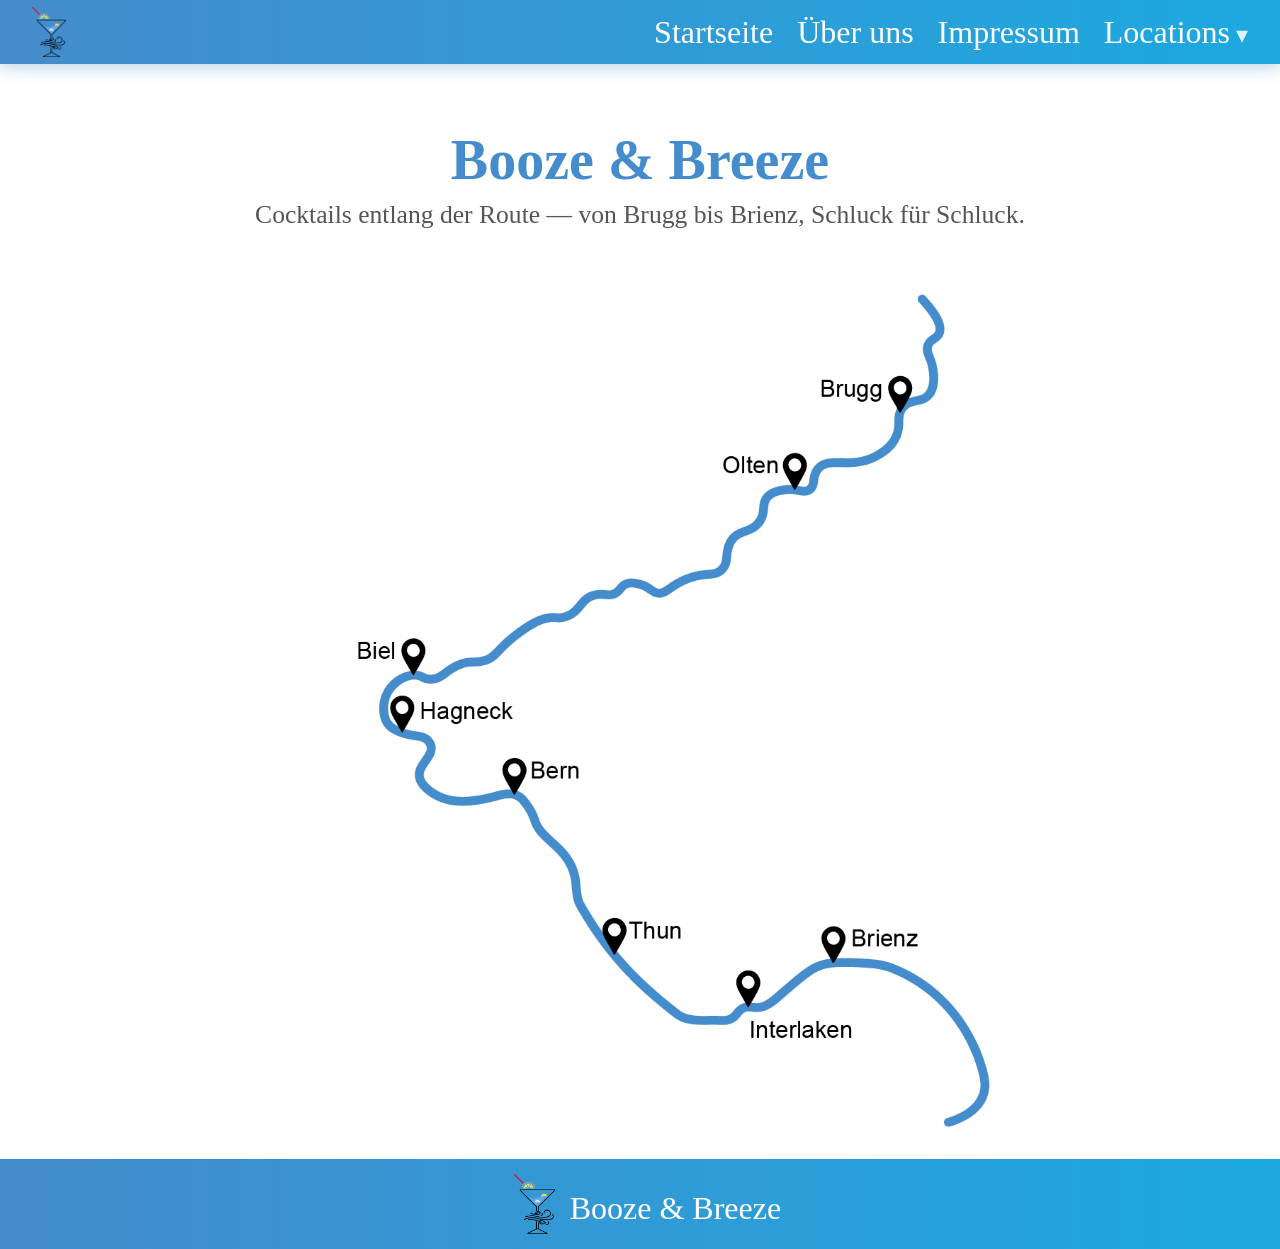
==== commit c143dc0d: "Mobile Bild + Breakpoints verändert Mobile Bild + Breakpoints verändert" ====
--- a/index.html
+++ b/index.html
@@ -77,7 +77,7 @@
 
  <!-- MOBILE: -->
 
-<img src="img/Logo/Aare.png" class="mobile-only">
+<img src="img/Logo/Aare Mobile.png" class="mobile-only">
 
 
       
--- a/css/style.css
+++ b/css/style.css
@@ -261,8 +261,10 @@
   flex-direction: column;
   padding: 1rem 2rem 1.5rem;
   gap: 0;
-  z-index: 9999;    
-
+  z-index: 9999;       
+}
+
+/*    6.1 MOBILE Bild */
 .mobile-only {
   display: none;
 }
@@ -271,10 +273,6 @@
   .mobile-only {
     display: block;
   }
-}
-
-  
-    
 }
 
 /* Der Retter: Nutzt die ID (#) statt dem Punkt, damit das CSS den Befehl erzwingt! */
@@ -707,7 +705,7 @@
 /* 
    14. RESPONSIVE — Mobil 
 */
-@media (max-width: 600px) {
+@media (max-width: 768px) {
   /* Header kompakter */
   .site-header {
     padding: 0 1rem;
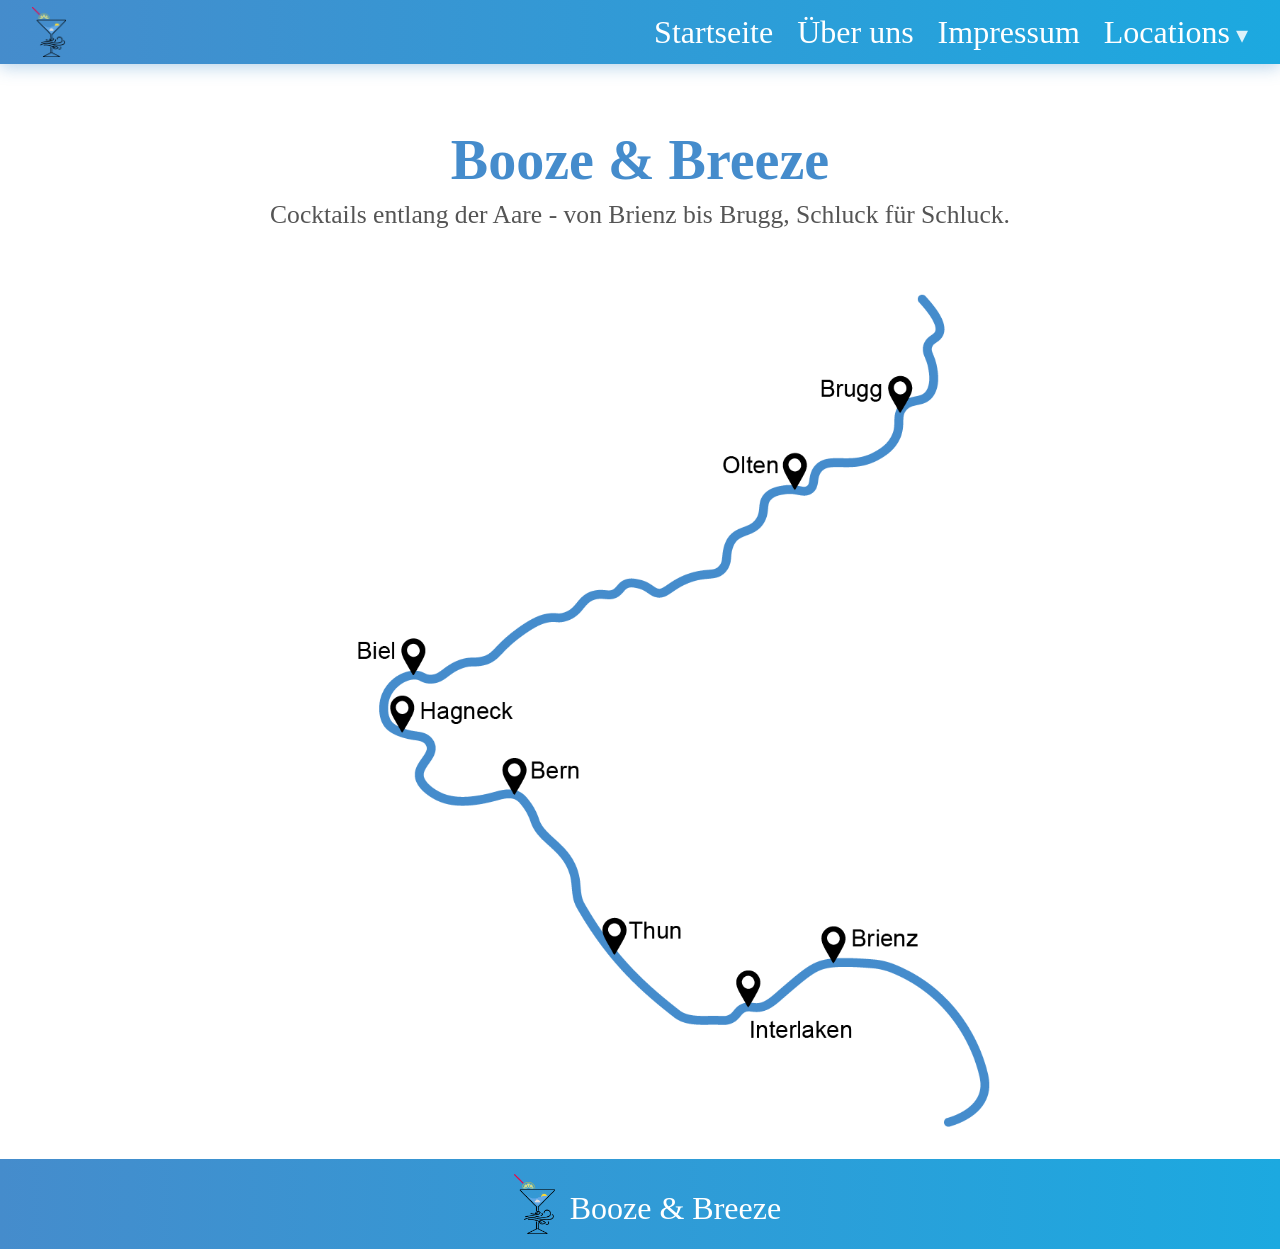
==== commit d6041a96: "Titel geändert" ====
--- a/index.html
+++ b/index.html
@@ -48,7 +48,7 @@
     <li><a href="ueber-uns.html">Über uns</a></li>
     <li><a href="impressum.html">Impressum</a></li>
     <li class="mobile-section-label">Locations</li>
-   <li><a href="brienz.html">Brienz</a></li>
+    <li><a href="brienz.html">Brienz</a></li>
             <li><a href="interlaken.html">Interlaken</a></li>
             <li><a href="thun.html">Thun</a></li>
             <li><a href="bern.html">Bern</a></li>
@@ -62,26 +62,22 @@
   <main>
     <section class="hero">
       <h1>Booze &amp; Breeze</h1>
-      <p>Cocktails entlang der Route — von Brugg bis Brienz, Schluck für Schluck.</p>
+      <p>Cocktails entlang der Aare - von Brienz bis Brugg, Schluck für Schluck.</p>
     </section>
 
     <section class="route-section" id="locations">
 
-      <!-- DESKTOP: -->
- 
-
-      <div class="image-map">
-        <img src="img/Logo/Aare.png" alt="Aare">
-</div>
+  <!-- DESKTOP: -->
+    <div class="image-map">
+      <img src="img/Logo/Aare.png" alt="Aare">
+    </div>
  
 
  <!-- MOBILE: -->
 
 <img src="img/Logo/Aare Mobile.png" class="mobile-only">
 
-
-      
-    </section>
+</section>
   </main>
 
   <!-- FOOTER -->
@@ -97,7 +93,8 @@
 
   <script src="assets/js/main.js"></script>
   <script src="assets/js/home-route.js"></script>
-    <script src="js/script.js"></script>
+  <script src="js/script.js"></script>
+  
 </body>
 </html>
 
--- a/css/style.css
+++ b/css/style.css
@@ -84,7 +84,7 @@
 }
 
 
-/* 3. HEADER */
+/* HEADER */
 .site-header {
   background: linear-gradient(90deg, var(--color-blue-left) 0%, var(--color-blue-right) 100%);
   height: var(--header-height);
@@ -97,7 +97,6 @@
   z-index: 100;
 }
 
-/* Logo im Header */
 .site-header a img {
   height: 50px;
   width: auto;
@@ -201,7 +200,7 @@
   transform: translateY(0);
 }
 
-/* Einzelne Einträge */
+
 .dropdown-menu li a {
   display: block;
   padding: 0.55rem 1.2rem;
@@ -211,7 +210,8 @@
   transition: background var(--transition), color var(--transition), padding-left var(--transition);
 }
 
-/* Hover: Farbe + leichtes Einrücken */
+
+
 .dropdown-menu li a:hover {
   color: var(--color-hover);
   padding-left: 1.6rem;
@@ -219,7 +219,7 @@
 }
 
 
-/*   5. BURGER-BUTTON (Mobile) */
+/*BURGER-BUTTON (Mobile) */
 .burger {
   display: none;        
   flex-direction: column;
@@ -250,7 +250,7 @@
 
 
 
-/*    6. MOBILE NAVIGATION */
+/*  MOBILE NAVIGATION */
 .mobile-nav {
   display: none;         
   position: absolute;
@@ -264,7 +264,7 @@
   z-index: 9999;       
 }
 
-/*    6.1 MOBILE Bild */
+/* MOBILE Bild */
 .mobile-only {
   display: none;
 }
@@ -275,7 +275,7 @@
   }
 }
 
-/* Der Retter: Nutzt die ID (#) statt dem Punkt, damit das CSS den Befehl erzwingt! */
+
 #mobile-nav.open {
   display: flex !important;
 }
@@ -321,7 +321,7 @@
 
 
 
-/*    8. STARTSEITE — HERO-BEREICH */
+/*STARTSEITE — HERO-BEREICH */
 .hero {
   text-align: center;
   padding: 4rem 2rem 2rem;
@@ -341,12 +341,13 @@
 }
 
 
-/*   9. STARTSEITE — KARTE / ROUTE */
+/*STARTSEITE — KARTE / ROUTE */
 .route-section {
   padding: 2rem;
 }
 
-/* Karten-Bild (Desktop) */
+
+
 .image-map {
   display: flex;
   justify-content: center;
@@ -394,13 +395,12 @@
 }
 
 
-/* 10. LOCATION-SEITE */
+/*LOCATION-SEITE */
 
 .location-page main {
   position: relative;
   
-  /* Der Verlauf ist fest definiert. Das Bild dahinter (var) 
-     ändert sich automatisch je nach HTML-Seite */
+
   background-image: 
     linear-gradient(180deg, rgba(0, 0, 0, 0.1), rgba(0, 0, 0, 0.85) ),
     var(--location-bg, none);
@@ -415,7 +415,7 @@
   flex: 1;
 }
 
-/* Dunkles Overlay über dem Hintergrundbild für Lesbarkeit */
+/*  Overlay */
 .location-page main::before {
   content: '';
   position: absolute;
@@ -424,14 +424,12 @@
   z-index: 0;
   pointer-events: none;
 }
-
-/* Alles im main über dem Overlay */
 .location-page main > * {
   position: relative;
   z-index: 1;
 }
 
-/* Ortsname oben */
+/* Ortsname */
 .location-title {
   font-family: var(--font-main);
   font-size: var(--size-h1);
@@ -442,7 +440,7 @@
 
 }
 
-/* Wetter-Animations-Container */
+
 .lottie-wrapper {
   margin: 0 auto 1rem;
 }
@@ -468,7 +466,8 @@
   display: block;
 }
 
-/* Hover-Effekt */
+
+/* Hover */
 #wetter_button:hover {
   transform: translateY(-2px) scale(1.04);
 
@@ -479,7 +478,7 @@
   transform: scale(0.98);
 }
 
-/* Wetter-Info-Anzeige */
+/* Wetter-Info */
 #wetterAnzeige {
   font-family: var(--font-main);
   font-size: 1.5rem;
@@ -528,7 +527,7 @@
   line-height: 1.5;
 }
 
-/* Kategorie-Anzeige (klein, dezent) */
+/* Kategorie-Anzeige */
 #drinkAnzeige {
   font-family: var(--font-body);
   font-size: 0.85rem;
@@ -678,9 +677,7 @@
 }
 
 
-/*
-   13. RESPONSIVE — Tablet 
- */
+/*RESPONSIVE — Tablet */
 @media (max-width: 900px) {
  
   .site-nav {
@@ -702,25 +699,24 @@
 }
 
 
-/* 
-   14. RESPONSIVE — Mobil 
-*/
+/*RESPONSIVE — Mobil */
+
 @media (max-width: 768px) {
-  /* Header kompakter */
+
   .site-header {
     padding: 0 1rem;
   }
   .site-header a img {
     height: 40px;
   }
-  /* Desktop-Karte verstecken, Mobile-Timeline zeigen */
+
   .image-map {
     display: none;
   }
   .route-mobile {
     display: block;
   }
-  /* Hero */
+
   .hero {
     padding: 2rem 1rem 1rem;
   }
@@ -730,7 +726,7 @@
   .hero p {
     font-size: 1.3rem;
   }
-  /* Location-Seite: kein fixed background (Performance) */
+
   .location-page main {
     background-attachment: scroll;
     padding: 1.5rem 0.5rem 2rem;
@@ -738,12 +734,12 @@
   .location-title {
     font-size: 2.5rem;
   }
-  /* Drink-Karte volle Breite */
+ 
   .drink-card {
     width: 95%;
     padding: 1rem;
   }
-  /* Team: untereinander */
+
   .team-member,
   .team-member.reverse {
     flex-direction: column;
@@ -762,46 +758,40 @@
   }
   .footer-brand-text {
     font-size: 1.6rem;
-  }
+}
   /* Lottie */
   .my-small-lottie {
     width: 90px;
     height: 90px;
-  }
-}
-
-
-/* 
-   IMPRESSUM
- */
+}
+}
+
+
+/* IMPRESSUM*/
 .imprint-page {
 
   max-width: 700px;
   margin: 0 auto;
-  padding: 3rem 2rem;
-}
+  padding: 3rem 2rem;}
 
 .imprint-page h1 {
   font-family: var(--font-display);
   font-size: 3.6rem;
   color: var(--color-header);
-  margin-bottom: 2rem;
-}
+  margin-bottom: 2rem;}
 
 .imprint-page h2 {
   font-size: 2.15rem;
   font-weight: 700;
   color: var(--color-header);
-  margin: 1.5rem 0 0.4rem;
-}
+  margin: 1.5rem 0 0.4rem;}
 
 .imprint-page p,
 .imprint-page address {
   font-size: 1.5rem;
   line-height: 1.7;
   color: #4a5568;
-  font-style: normal;
-}
+  font-style: normal;}
 
 .imprint-notice {
   margin-top: 2rem;
@@ -809,9 +799,7 @@
   border-left: 4px solid var(--color-header);
   background: linear-gradient(135deg, rgba(69,140,204,0.07), rgba(64,232,254,0.05));
   border-radius: 0 var(--radius) var(--radius) 0;
-  font-size: 0.95rem;
-
-}
+  font-size: 0.95rem;}
 
 
 
